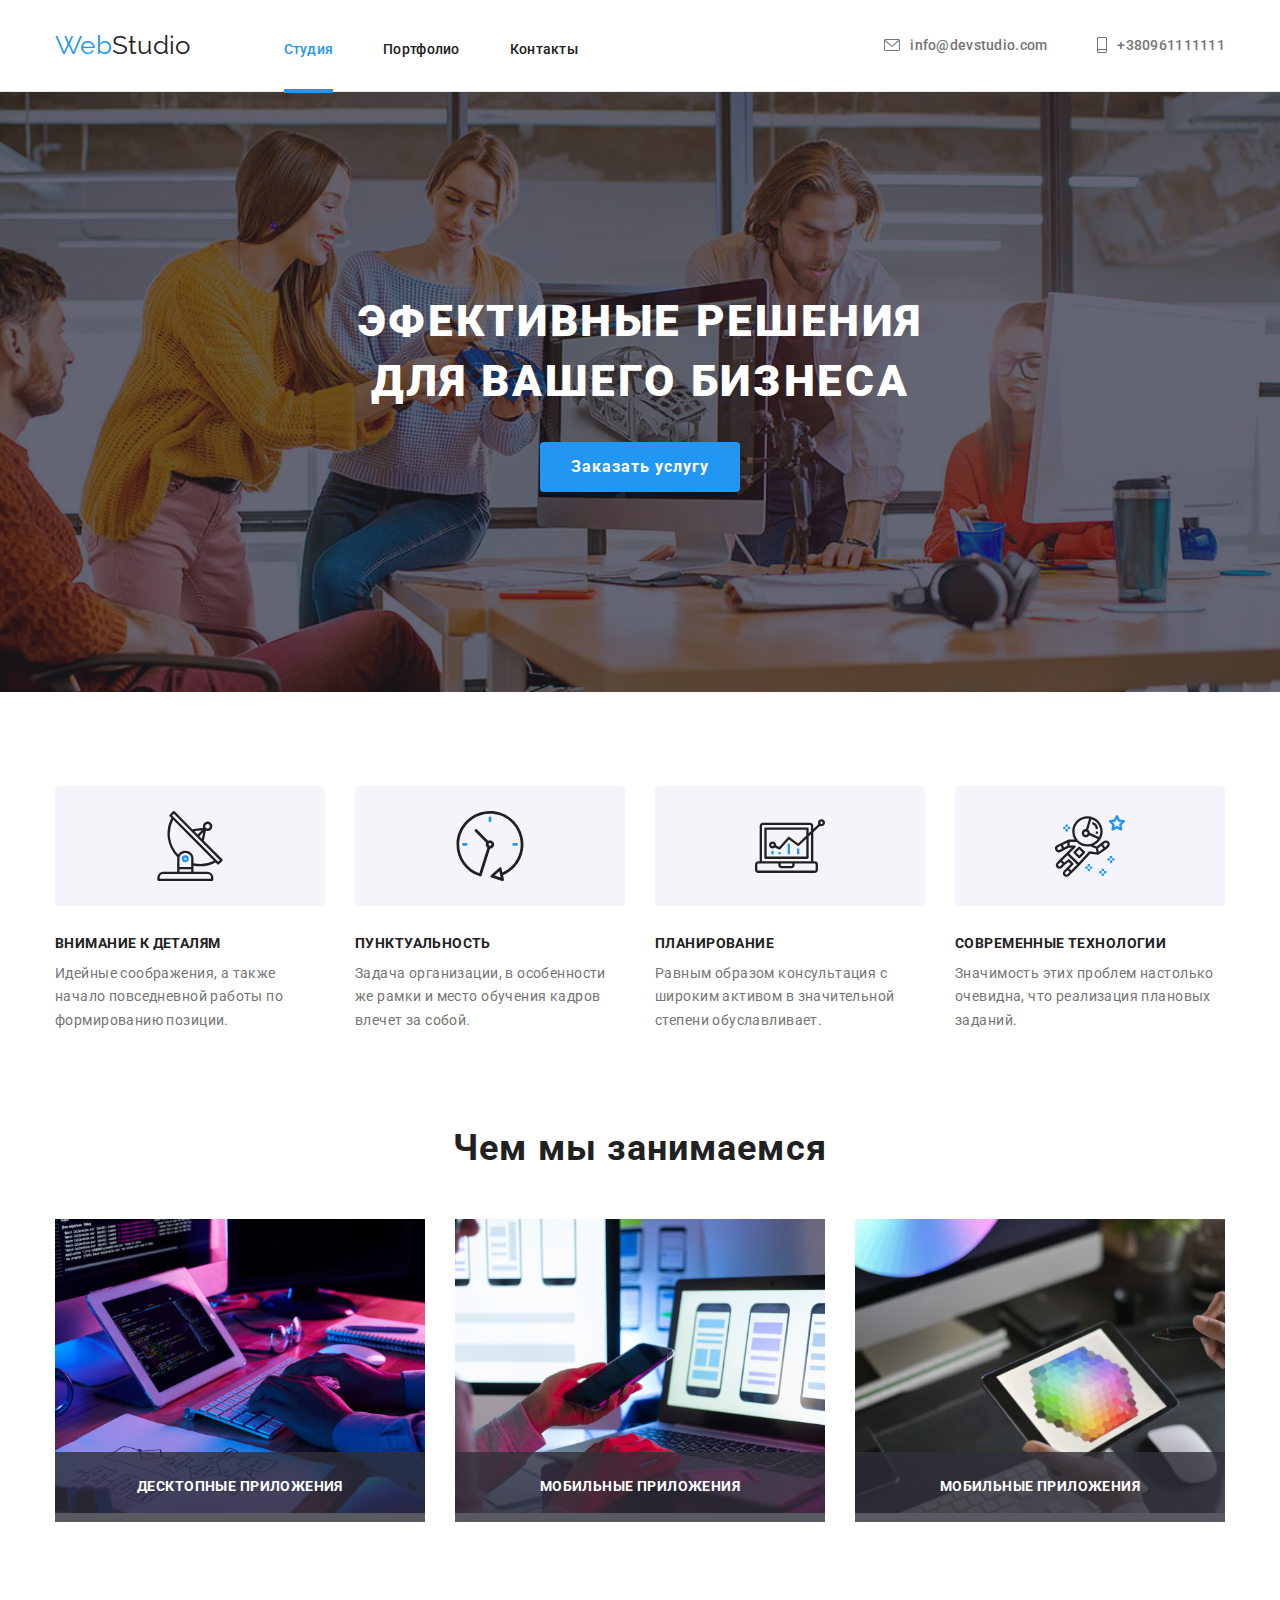
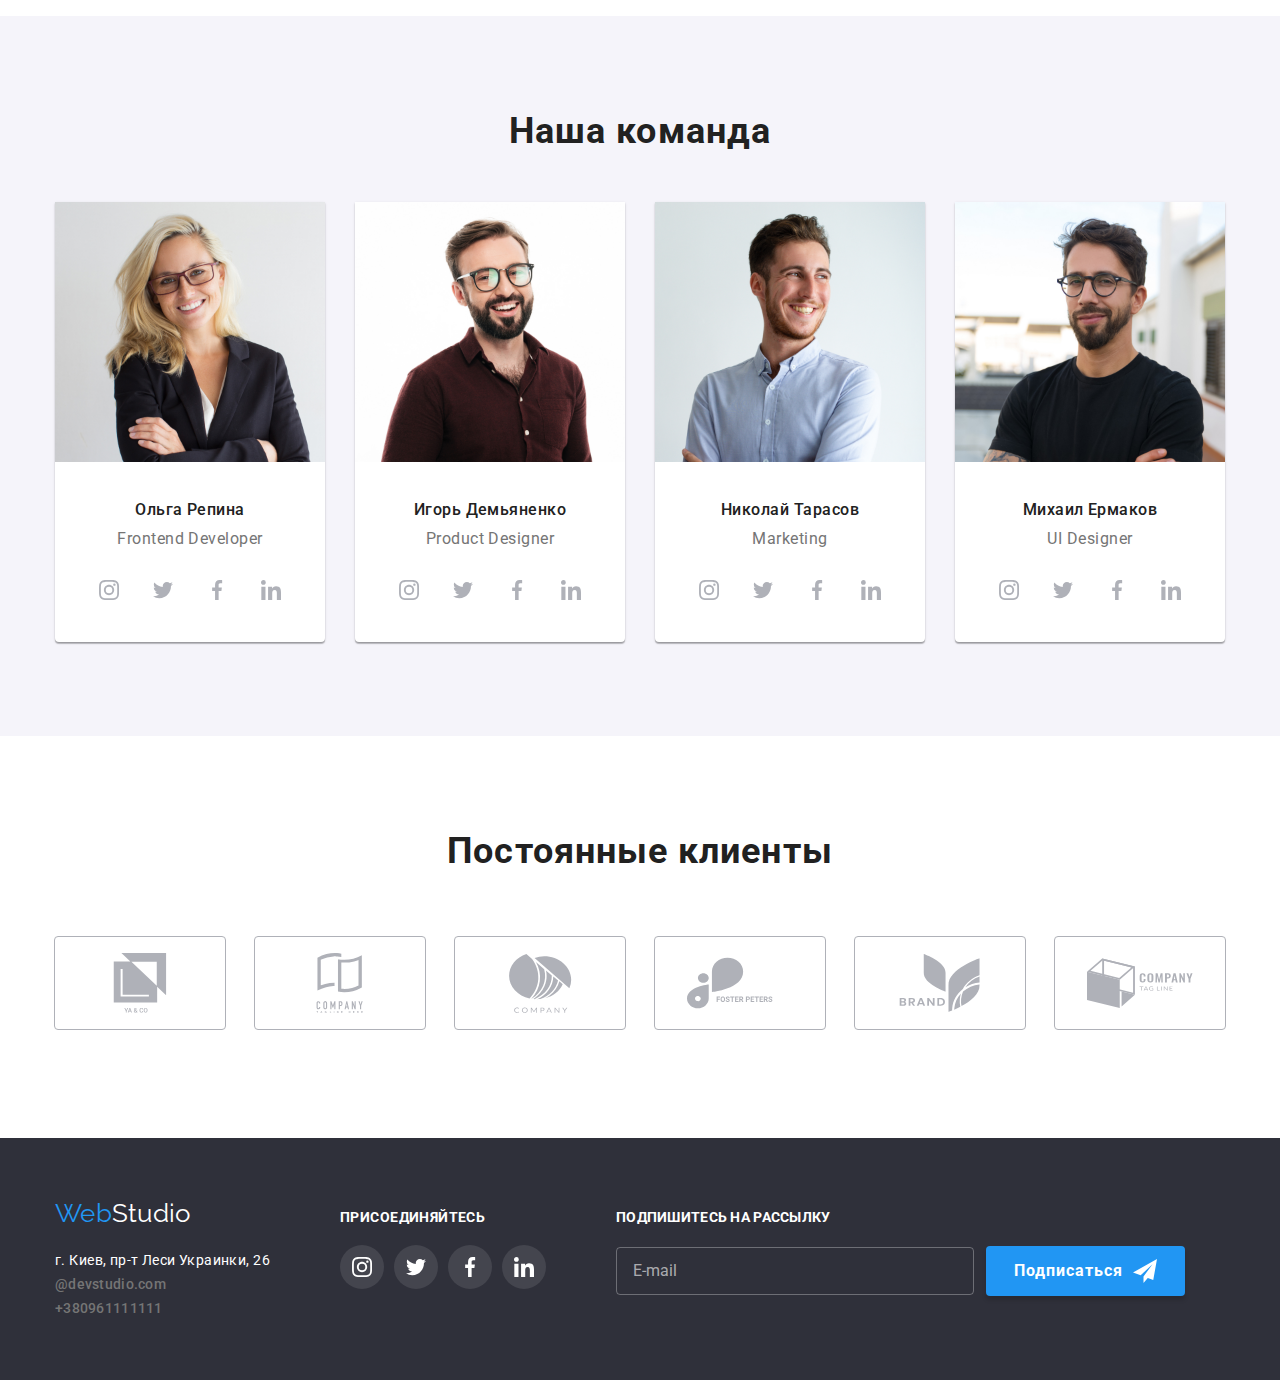
==== index.html @ 5a1a722e "homerwork6" ====
<!DOCTYPE html>
    <html lang="ru">
    <head>
        <meta charset="UTF-8">
        <meta http-equiv="X-UA-Compatible" content="IE=edge">
        <meta name="viewport" content="width=device-width, initial-scale=1.0">
        <title>Document</title>
                <!-- Основные шрифты -->
        <link rel="preconnect" href="https://fonts.googleapis.com" />
        <link rel="preconnect" href="https://fonts.gstatic.com" crossorigin />
        <link rel="stylesheet"
            href="https://fonts.googleapis.com/css2?family=Montserrat:wght@400;700&family=Raleway:wght@700&family=Roboto:wght@400;500;700;900&display=swap" />
        <!-- Normalize -->
        <link rel="stylesheet" href="https://cdn.jsdelivr.net/npm/modern-normalize@1.1.0/modern-normalize.css"
        integrity="sha256-tNxXsOT6dx9hXElc6ZSLWyMEp94gnMIxPGrJqzCZ1Ww=" crossorigin="anonymous" />
        <!-- Кастомные стили-->
        <link rel="stylesheet" href="./css/style.css">
        <style>
            a{ text-decoration: none; }
            li { list-style-type: none;}
        </style>
    </head>
         <body>
            <!-- Header-->
            <header class="header">
                <div class="header-container container">
                    <!--WebStudio-->
                    <nav class="nav">
                        <a href="WebStudio" class="logo logo-top-line"><span class="web">Web</span>Studio</a>
                        <ul class="nav-list list">
                            <li class="nav-item"><a class="nav-link link top-nav" href="./index.html"><span class="">Студия</span></a></li>
                            <li class="nav-item"><a class="nav-link link" href="./portfolio.html">Портфолио</a></li>
                            <li class="nav-item"><a class="nav-link link" href="Контакты">Контакты</a></li>
                        </ul>
                    </nav>
                    <div class="header-wrapper-list">
                        <li class="header-wrapper-item">
                            <a href="mailto:info@devstudio.com" title="info@devstudio.com" class="contact-link">
                                <svg class="studio-icon" 
                                width="16" height="12" fill="currentcolor">
                                    <use href="./image/sprite.svg#envelope"></use> 
                                </svg>info@devstudio.com</a>
                        </li>
                        <li class="header-wrapper-item">
                            <a href="tel:+380961111111" title="+380961111111" class="contact-link">
                                <svg class="studio-icon"
                                width="10" height="16" fill="currentcolor">
                                    <use href="./image/sprite.svg#smartphone"></use>
                                </svg>+380961111111</a>
                        </li>
                    </div>
                </div>
            </header>
            <main class="main-container">
                  <!-- Hero -->
                    <section class="hero"> 
                        <div class="hero-container container">
                            <h1 class="hero-title">ЭФЕКТИВНЫЕ РЕШЕНИЯ <br>ДЛЯ ВАШЕГО БИЗНЕСА</h1>
                            <button class="hero-button" data-modal-open><span class="hero-btn">Заказать услугу</span></button>
                                <!-- МОДАЛЬНОЕ ОКНО -->
                                <div class="backdrop is-hidden" data-modal>
                                    <div class="modal">
                                        <button class="btn close" data-modal-close type="button">
                                            <svg class="modal-close" width="18" height="18">
                                                <use href="./image/sprite.svg#close-black-18dp-2-1"></use>
                                            </svg>
                                        </button>
                                
                                        <b class="modal-title">Оставьте свои данные, мы вам перезвоним</b>
                                
                                        <form class="form">
                                            <label class="label name">
                                                <span class="label-text"> Имя </span>
                                                <span class="input-box">
                                                    <input class="input" type="text" name="name" />
                                                    <svg class="icon" width="18" height="18">
                                                        <use href="./image/sprite.svg#person-black-18dp-1"></use>
                                                    </svg>
                                                </span>
                                            </label>
                                
                                            <label class="label tel">
                                                <span class="label-text"> Телефон </span>
                                                <span class="input-box">
                                                    <input class="input" type="tel" name="tel" />
                                                    <svg class="icon" width="18" height="18">
                                                        <use href="./image/sprite.svg#phone-black-18dp-1"></use>
                                                    </svg>
                                                </span>
                                            </label>
                                
                                            <label class="label mail">
                                                <span class="label-text"> Почта </span>
                                                <span class="input-box">
                                                    <input class="input" type="email" name="mail" />
                                                    <svg class="icon" width="18" height="18">
                                                        <use href="./image/sprite.svg#email-black-18dp-1"></use>
                                                    </svg>
                                                </span>
                                            </label>
                                
                                            <label class="label coment">
                                                <span class="label-text"> Комментарий </span>
                                                <textarea class="textarea" name="coment" cols="30" rows="5" placeholder="Введите текст"></textarea>
                                            </label>
                                
                                            <label class="label confirm">
                                                <input class="checkbox" type="checkbox" name="checkbox" />
                                                <svg class="custom-checkbox" width="15" height="15">
                                                    <use href="./image/sprite.svg#icon-check"></use>
                                                </svg>
                                                <span class="label-text">
                                                    Соглашаюсь с рассылкой и принимаю
                                                    <a class="link-checkbox" href="">Условия договора</a>
                                                </span>
                                            </label>
                                
                                            <button class="btn" type="submit">Отправить</button>
                                        </form>
                                    </div>
                                </div>
                        
                                    </button>
                                </div>
                            </div>
                        </div>
                    </section>
                    <!-- About us -->
                    <section class="about-us-sektion">
                        <div class="about-us-container container">
                            <ul class="about-us-list">
                                <li class="about-us-item">
                                    <div class="about-us-icon">
                                    <svg width="70" height="70">
                                        <use href="./image/sprite.svg#antenna-1"></use>
                                    </svg>
                                    </div>
                                    <h3 class="about-us-subtitle">Внимание к деталям</h3>
                                    <p class="about-us-desc">Идейные соображения, а также начало повседневной работы по формированию позиции.</p>
                                    
                                </li>
                                <li class="about-us-item">
                                    <div class="about-us-icon">
                                    <svg width="70" height="70">
                                        <use href="./image/sprite.svg#clock-1"></use> 
                                    </svg>
                                    </div>
                                    <h3 class="about-us-subtitle">Пунктуальность</h3>
                                    <p class="about-us-desc">Задача организации, в особенности же рамки и место обучения кадров влечет за собой.</p>
                                </li>
                                <li class="about-us-item">
                                    <div class="about-us-icon">
                                    <svg width="70" height="70">
                                        <use href="./image/sprite.svg#diagram"></use>
                                    </svg>
                                    </div>
                                    <h3 class="about-us-subtitle">Планирование</h3>
                                    <p class="about-us-desc">Равным образом консультация с широким активом в значительной степени обуславливает.</p>
                                </li>
                                <li class="about-us-item">
                                    <div class="about-us-icon">
                                    <svg width="70" height="70">
                                        <use href="./image/sprite.svg#astronaut-1"></use>
                                    </svg>
                                    </div>
                                    <h3 class="about-us-subtitle">Современные технологии</h3>
                                    <p class="about-us-desc">Значимость этих проблем настолько очевидна, что реализация плановых заданий.</p>
                                </li>
                            </ul>
                        </div>
                    </section>
                        <!-- our work -->
                    <section class="our-work-sektion">
                        <div class="our-work-container container">
                            <h2 class="our-work-title">Чем мы занимаемся</h2>
                            <ul class="our-work-list">
                                <li class="our-work-item">
                                    <img src="./image/box-1.svg" alt="написание кода1" width="370" height="294" class="our-work-img">
                                    <p class="our-work-text">Десктопные приложения</p>
                                </li>
                                <li class="our-work-item">
                                    <img src="./image/img.svg" alt="мобильная версия1" width="370" height="294">
                                    <div class="our-work-text">
                                        <p>Мобильные приложения </p>
                                    </div>
                                </li>
                                <li class="our-work-item">
                                    <img src="./image/img-(1).svg" alt="графика1" width="370" height="294">
                                    <div class="our-work-text">
                                        <p>Мобильные приложения</p>
                                    </div>
                                </li>
                            </ul>
                        </div>
                    </section>
                    <!-- Team -->
                    <section class="team-section">
                        <div class="team-container container">
                            <h2 class="team-title">Наша команда</h2>
                            <ul class="team-list">
                                <li class="team-item">
                                    <img src="./image/img-2.jpg" alt="Ольга Репина" width="270" height="260">              
                                    <div class="member-group">
                                        <h3 class="team-desc">Ольга Репина</h3>
                                        <p class="team-text">Frontend Developer</p>
                                        <ul class="socials list">
                                        <li class="socials-item">
                                            <a class="socials-link link" 
                                            href="" 
                                            target="_blank" 
                                            rel="noopener noreferrer"
                                            aria-label="иконка Instagram">
                                            <svg class="socials-icon" width="20" height="20" fill="currentcolor">
                                                <use href="./image/sprite.svg#instagram"></use>
                                            </svg></a>
                                        </li>
                                        <li class="socials-item">
                                            <a class="socials-link link" 
                                            href="" 
                                            target="_blank" 
                                            rel="noopener noreferrer"
                                            aria-label="иконка Twitter">
                                            <svg class="socials-icon" width="20" height="20" fill="currentcolor">
                                                <use href="./image/sprite.svg#twitter"></use>
                                            </svg></a>
                                        </li>
                                        <li class="socials-item">
                                            <a class="socials-link link" 
                                            href="" 
                                            target="_blank" 
                                            rel="noopener noreferrer"
                                            aria-label="">
                                            <svg class="socials-icon" иконка Facebook width="20" height="20" fill="currentcolor">
                                                <use href="./image/sprite.svg#facebook"></use>
                                            </svg>
                                            </a>
                                        </li>
                                        <li class="socials-item">
                                            <a class="socials-link link" 
                                            href="" 
                                            target="_blank" 
                                            rel="noopener noreferrer"
                                            aria-label="иконка Linkedin">
                                            <svg class="socials-icon" width="20" height="20" fill="currentcolor">
                                                <use href="./image/sprite.svg#linkedin"></use>
                                            </svg>
                                            </a>
                                        </li>
                                        </ul>
                                    </div>
                                </li>
                                <li class="team-item">
                                    <img src="./image/img-3.jpg" alt="Игорь Демьяненко" width="270" height="260">
                                    <div class="member-group">
                                        <h3 class="team-desc">Игорь Демьяненко</h3>
                                        <p class="team-text">Product Designer</p>
                                        <ul class="socials list">
                                            <li class="socials-item">
                                                <a class="socials-link link" 
                                                href="" 
                                                target="_blank" 
                                                rel="noopener noreferrer"
                                                aria-label="иконка Instagram">
                                                    <svg class="socials-icon" width="20" height="20" fill="currentcolor">
                                                    <use href="./image/sprite.svg#instagram"></use>
                                                </svg>
                                            </a>
                                            </li>
                                            <li class="socials-item">
                                                <a class="socials-link link" 
                                                href="" 
                                                target="_blank" 
                                                rel="noopener noreferrer"
                                                aria-label="иконка Twitter">
                                                    <svg class="socials-icon" width="20" height="20" fill="currentcolor">
                                                        <use href="./image/sprite.svg#twitter"></use>
                                                    </svg>
                                                </a>
                                            </li>
                                            <li class="socials-item">
                                                <a class="socials-link link" 
                                                href="" 
                                                target="_blank" 
                                                rel="noopener noreferreиконка Facebookr"
                                                aria-label="">
                                                    <svg class="socials-icon" width="20" height="20" fill="currentcolor">
                                                        <use href="./image/sprite.svg#facebook"></use>
                                                    </svg>
                                                </a>
                                            </li>
                                            <li class="socials-item">
                                                <a class="socials-link link" 
                                                href="" 
                                                target="_blankиконка Linkedin" 
                                                rel="noopener noreferrer"
                                                aria-label="">
                                                    <svg class="socials-icon" width="20" height="20" fill="currentcolor">
                                                        <use href="./image/sprite.svg#linkedin"></use>
                                                    </svg>
                                                </a>
                                            </li>
                                        </ul>
                                    </div>                               
                                </li>
                                <li class="team-item">
                                    <img src="./image/img-1.jpg" alt="Николай Тарасов" width="270" height="260">
                                        <div class="member-group">
                                            <h3 class="team-desc">Николай Тарасов</h3>
                                            <p class="team-text">Marketing</p>
                                            <ul class="socials list">
                                                <li class="socials-item">
                                                    <a class="socials-link link" 
                                                    href="" 
                                                    target="_blank" 
                                                    rel="noopener noreferrer"
                                                    aria-label="иконка Instagram">
                                                        <svg class="socials-icon" width="20" height="20" fill="currentcolor">
                                                            <use href="./image/sprite.svg#instagram"></use>
                                                        </svg>
                                                    </a>
                                                </li>
                                                <li class="socials-item">
                                                    <a class="socials-link link" 
                                                    href="" 
                                                    target="_blank" 
                                                    rel="noopener noreferrer"
                                                    aria-label="иконка Twitter">
                                                        <svg class="socials-icon" width="20" height="20" fill="currentcolor">
                                                            <use href="./image/sprite.svg#twitter"></use>
                                                        </svg>
                                                    </a>
                                                </li>
                                                <li class="socials-item">
                                                    <a class="socials-link link" 
                                                    href="" 
                                                    target="_blank" 
                                                    rel="noopener noreferreиконка Facebookr"
                                                    aria-label="">
                                                        <svg class="socials-icon" width="20" height="20" fill="currentcolor">
                                                            <use href="./image/sprite.svg#facebook"></use>
                                                        </svg>
                                                    </a>
                                                </li>
                                                <li class="socials-item">
                                                    <a class="socials-link link" 
                                                    href="" 
                                                    target="_blankиконка Linkedin" 
                                                    rel="noopener noreferrer"
                                                    aria-label="">
                                                        <svg class="socials-icon" width="20" height="20" fill="currentcolor">
                                                            <use href="./image/sprite.svg#linkedin"></use>
                                                        </svg>
                                                    </a>
                                                </li>
                                            </ul>
                                        </div>
                                </li>
                                <li class="team-item">
                                    <img src="./image/img.jpg" alt="Михаил Ермаков" width="270" height="260">
                                    <div class="member-group">
                                        <h3 class="team-desc">Михаил Ермаков</h3>
                                        <p class="team-text">UI Designer</p>
                                        <ul class="socials list">
                                            <li class="socials-item">
                                                <a class="socials-link link" 
                                                href="" 
                                                target="_blank"
                                                 rel="noopener noreferrer"
                                                 aria-label="иконка Instagram">
                                                    <svg class="socials-icon" width="20" height="20" fill="currentcolor">
                                                        <use href="./image/sprite.svg#instagram"></use>
                                                    </svg>
                                                </a>
                                            </li>
                                            <li class="socials-item">
                                                <a class="socials-link link" 
                                                href="" 
                                                target="_blank"
                                                 rel="noopener noreferrer"
                                                 aria-label="иконка Twitter">
                                                    <svg class="socials-icon" width="20" height="20" fill="currentcolor">
                                                        <use href="./image/sprite.svg#twitter"></use>
                                                    </svg>
                                                </a>
                                            </li>
                                            <li class="socials-item">
                                                <a class="socials-link link" 
                                                href="" 
                                                target="_blank"
                                                 rel="noopener noreferreиконка Facebookr"
                                                 aria-label="">
                                                    <svg class="socials-icon" width="20" height="20" fill="currentcolor">
                                                            <use href="./image/sprite.svg#facebook"></use>
                                                    </svg>
                                                </a>
                                            </li>
                                            <li class="socials-item">
                                                <a class="socials-link link" 
                                                href="" 
                                                target="_blanиконка Linkedink"
                                                 rel="noopener noreferrer"
                                                 aria-label="">
                                                    <svg class="socials-icon" width="20" height="20">
                                                            <use href="./image/sprite.svg#linkedin"></use>
                                                    </svg>
                                                </a>
                                            </li>
                                        </ul>
                                    </div>
                                </li>
                            </ul>
                        </div>
                    </section>
                    <!-- Regular costomers-->
                    <section class=" clients-section">
                        <div class=" clients-conteiner container">
                            <h2 class=" clients-titel">Постоянные клиенты</h2>
                            <ul class=" clients-list grid">
                                <li class=" clients-item grid-item">
                                    <a href="" title="clients" class="clients">
                                        <svg class="client" width="106" height="60">
                                            <use href="./image/sprite.svg#client1"></use>
                                        </svg>
                                    </a>
                                </li>
                                <li class=" clients-item grid-item">
                                    <a href="" title="clientss" class="clients">
                                        <svg class="client" width="106" height="60">
                                            <use href="./image/sprite.svg#client2"></use>
                                        </svg>
                                    </a>
                                </li>
                                <li class=" clients-item grid-item">
                                    <a href="" title="clients" class="clients">
                                        <svg class="client" width="106" height="60">
                                            <use href="./image/sprite.svg#client3"></use>
                                        </svg>
                                    </a>
                                </li>
                                <li class=" clients-item grid-item">
                                    <a href="" title="clients" class="clients">
                                        <svg class="client" width="106" height="60">
                                            <use href="./image/sprite.svg#client4"></use>
                                        </svg>
                                    </a>
                                </li>
                                <li class=" clients-item grid-item">
                                    <a href=""title="clients" class="clients">
                                        <svg class="client" width="106" height="60">
                                            <use href="./image/sprite.svg#client5"></use>
                                        </svg>
                                    </a>
                                </li>
                                <li class=" clients-item grid-item">
                                    <a href=""title="clients" class="clients">
                                        <svg class="client" width="106" height="60">
                                            <use href="./image/sprite.svg#client6"></use>
                                        </svg>
                                    </a>
                                </li>
                            </ul>
                        </div>
                    </section>
            </main>
                    <!-- Footer -->
            <footer class="footer">
                <div class="footer-container container">
                    <!-- WebStudio -->
                    <div class=" footer-list-container">
                        <a href="WebStudio" class="logo logo-footer"><span class="web">Web</span>Studio</a>
                        <ul class="footer-list">
                            <li class="footer-item">
                                <address class="address">г. Киев, пр-т Леси Украинки, 26</address>
                            </li>
                            <li class="footer-item "><a href="mailto:info@devstudio.com"
                                    color="mailto:info@devstudio.com" class="footer-contakt">@devstudio.com</a></li>
                            <li class="footer-item ">
                                <a href="tel:+380961111111" color="tel:+380961111111" class="footer-contakt">+380961111111</a>
                            </li>
                        </ul>
                    </div>
                    <div class="footer-socials-container">
                        <p class="socials-title">присоединяйтесь</p>
                        <ul class="socials list">
                            <li class="socials-item">
                                <a class="socials-link link" 
                                href="" 
                                target="_blank" 
                                rel="noopener noreferrer"
                                aria-label="иконка Instagram">
                                    <svg class="socials-icon-footer" width="20" height="20">
                                        <use href="./image/sprite.svg#instagram"></use>
                                    </svg>
                                </a>
                            </li>
                            <li class="socials-item">
                                <a class="socials-link link" 
                                href="" 
                                target="_blank" 
                                rel="noopener noreferrer"
                                aria-label="иконка Twitter">
                                <svg class="socials-icon-footer" width="20" height="20" fill=currentColor>
                                    <use href="./image/sprite.svg#twitter"></use>
                                </svg></a>
                            </li>
                            <li class="socials-item">
                                <a class="socials-link link" 
                                href="" 
                                target="_blank" 
                                rel="noopener noreferrer"
                                aria-label="иконка Facebook">
                                <svg class="socials-icon-footer" width="20" height="20">
                                    <use href="./image/sprite.svg#facebook"></use>
                                </svg></a>
                            </li>
                            <li class="socials-item">
                                <a class="socials-link link" 
                                href="" 
                                rel="noopener noreferrer"
                                aria-label="иконка Linkedin">
                                    <svg class="socials-icon-footer" width="20" height="20">
                                        <use href="./image/sprite.svg#linkedin"></use>
                                    </svg>
                                </a>
                            </li>
                        </ul>
                    </div>
                        <div class="subscribe-box">
                            <p class="label-text">Подпишитесь на рассылку</p>
                            <form class="subscribe-form">
                                <input class="input" type="email" name="mail" placeholder="E-mail" />
                                <button class="btn" type="submit">
                                    Подписаться
                                    <svg class="icon" width="24" height="24">
                                        <use href="./image/sprite.svg#icon-send"></use>
                                    </svg>
                                </button>
                            </form>
                        </div>
                </div>
            </footer>
            <script src="./js/modal.js"></script>
        </body>
    </html>
---- css/style.css ----
:root {
  --main-font: 'Roboto';
  --secondary-font: 'Raleway';

  /* text colors */
  --accent-cl: #2196F3;
  --main-txt-cl: #212121;;
  --secondary-txt-cl: #757575;

  /* bacground colors */
  --main-bg-cl: #ffffff;
  --secondary-bg-cl:#E5E5E5;;
  --dark-bg-cl:#2F303A;

/* icon color */
--icon-color: #AFB1B8;


--bg-dark: #2F303A;
--bg-grey: #F5F4FA;
--white: #ffffff;
--black: #000000;
--hover-cubic: cubic-bezier(0.4, 0, 0.2, 1)
}



/* grid items */
.grid{
--items: 1;
--indent: 15px;
}

/* Плавниий скролінг до секції */
html {
    scroll-behavior: smooth;
}

ul[class],
ol[class] {
    padding: 0;
}

body,
h1,
h2,
h3,
h4,
p,
ul,
ol[class],
li{
    margin: 0;
}

body {

    position: relative;
    font-family: var(--main-font);
    font-size: 14px;
    line-height: 1.86;
    letter-spacing: 0.02em;
     color: var(--main-txt-cl);

    background: var(--main-bg-cl);
} 


.container {
    width: 1200px;
    margin: 0 auto;
    padding: 0 15px;

}

.link {
    text-decoration: none;
    color: currentColor;
}

.list {
    list-style: none;
    padding: 0;
    margin: 0;
}

.btn {
    border-style: none;
    cursor: pointer;
}

/**
  |============================
  | Сітка для колекції з елементів
  |============================
*/



/*============================*/
      /* Header*/
/*============================*/

.header,
.top-line{
border-bottom: 1px solid #ECECEC;
}

.header-container,
.top-line-container{
    align-items: center;
    display: flex;

    background: var(--main-bg-cl);
}

/*============================*/
        /* WebStudio */
 /*============================*/

.logo-top-line{
    display: block;

    margin-right: 93px;
}

.logo{
    box-sizing: border-box;
    font-family: var(--secondary-font);
    font-size: 26px;
    line-height: 1.19;
    padding: 30px 0;

    color: var(--main-txt-cl);
}

.logo-footer{
    display: block;
    color: #FFFFFF;
    padding: 0;
}
.web{
    font-family: var(--secondary-font);
    color:var(--accent-cl);
}

 /*============================*/
       /* menu nav*/
 /*============================*/

.nav{
    display: flex;
    align-items: baseline;
}

.nav-list{ 
    display: flex;

    justify-content: space-evenly;
    text-align: center;

} 

.nav-list{
    margin-right: auto;
}

.nav-link:hover,
.nav-link:focus {
    /* border-bottom: 4px solid; */
    color: var(--accent-cl);
    
}

.nav-link{
    position: relative;
    color: var(--main-txt-cl); 
    padding-bottom: 32px;
    padding-top: 32px;   
    cursor: pointer;
    line-height: 4px;
    text-decoration: none;
    transition-property: color;
        transition-duration: 250ms;
        transition-timing-function: cubic-bezier(0.4, 0, 0.2, 1);
} 

.top-nav::after {
    content: '';
    position: absolute;

    left: 50%;
    width: 100%;

    transform: translateX(-50%);
    background-color: var(--accent-color);
    border-radius: 2px; 

            display: block;

            bottom: 0;

            background-color: var(--accent-cl);

        
}

.top-nav{
    position: relative;
    border-bottom: 4px solid;
    color: var(--accent-cl);
}

.nav-item{
    font-family: var(--main-font);
    font-style: normal;
    font-weight: 500;
    font-size: 14px;
    line-height: 16px;
    letter-spacing: 0.02em;


    margin-right: 50px;

}

/*================================*/
     /* телефон, e-mail в шапке*/ 
/*================================*/

.header-wrapper-list{
    display: block;
    display: flex;
    margin-left: auto;

}



/* 
.header-wrapper-item :last-child{
    margin-right: 0px;
} */

.header-contact {
    font-family: var(--main-font);
    color: var(--text-color);
    font-weight: 500;
    font-size: 14px;
    line-height: 1.14;
    letter-spacing: 0.02em;
    text-decoration: none;
}

.header-wrapper-list {
    display: flex;
    align-items: center;
    margin-left: auto;
}

.header-wrapper-item {
    display: inline-block;
    margin-left: 50px;

}

.contact-link {
    font-family: var(--main-font);
    font-style: normal;
    font-weight: 500;
    font-size: 14px;
    line-height: 16px;
    letter-spacing: 0.02em;
    padding-top: 32px;
    padding-bottom: 32px;

    display: flex;
    align-items: center;

    transition-property: color;
    transition-duration: 250ms;
    transition-timing-function: cubic-bezier(0.4, 0, 0.2, 1);

    color: var(--secondary-txt-cl);
    fill: var(--secondary-txt-cl)

}

.contact-link:hover,
.contact-link:focus{
    color:var(--accent-cl);
}

.studio-icon {
    margin-right: 10px;
    /* transition: color 250ms var(--accent-cl), background-color 250ms var(--accent-cl),
        box-shadow 250ms var(--accent-cl);
    transition-duration: 250ms;
    transition-timing-function: cubic-bezier(0.4, 0, 0.2, 1); */
}

.studio-icon:hover,
.studio-icon:focus,
.header-wrapper-item :hover,
.header-wrapper-item :focus{
    color:var(--accent-cl)
}

/*============================*/
        /* hero*/
/*============================*/

.main-container{

    margin: 0px auto;
    padding: 0 ;
}

.hero{
    max-width: 1600px;
    margin-left: auto;
    margin-right: auto;

    background-image:linear-gradient(rgba(47, 48, 58, 0.4), rgba(47, 48, 58, 0.4)),
     url(../image/background.jpg/bg-hero.png)
    ;
    
    background-repeat: no-repeat;
    background-position: center;

    background-size: cover;

    padding-top: 200px;
    padding-bottom: 200px;
    text-align: center;

}

.hero-title{
    font-family:  var(--main-font);
    margin: 0 auto 30px;
    max-width: 690px;
    max-height: 120px;
    
    font-weight: 900;
    font-size: 44px;
    line-height: 1.36;
    text-align: center;
    letter-spacing: 0.06em;
    text-transform: uppercase;

  
    color:var(--main-bg-cl);
}

.hero-button{

    font-family: var(--main-font);
    font-style: normal;
    font-weight: 700;
    font-size: 16px;
    line-height: 1.88;

    align-items: center;
    text-align: center;
    letter-spacing: 0.06em;
    background-color: var(--accent-cl);

    margin-left: auto;
    margin-right: auto;
    border: none;

    width: 200px;
    height: 50px;

    position: relative;

    display: inline-block;
    box-shadow: 0px 4px 4px rgba(0, 0, 0, 0.15);
    border-radius: 4px;
    cursor: pointer;
    
    
}

.hero-btn{

    font-family: var(--main-font);
    font-style: normal;
    font-weight: 700;
    font-size: 16px;
    line-height: 1.88;
    
    align-items: center;
    text-align: center;
    letter-spacing: 0.06em;
    
    color: #FFFFFF;
}


/* МОДАЛЬНОЕ ОКНО */

.backdrop {
    position: fixed;
    top: 0;
    left: 0;
    width: 100%;
    height: 100%;
    background-color: rgba(0, 0, 0, 0.2);
    z-index: 3;
    opacity: 1;
    transition: opacity 250ms var(--hover-cubic), visibility 250ms var(--hover-cubic);
}

.backdrop.is-hidden {
    opacity: 0;
    pointer-events: none;
    visibility: hidden;
}

.backdrop.is-hidden .modal {
    transform: translate(-50%, -40%);
    opacity: 0;
}

.modal {
    position: absolute;
    width: 528px;
    top: 50%;
    left: 50%;
    padding: 40px;

    transform: translate(-50%, -50%);
    opacity: 1;
    transition: transform 250ms var(--hover-cubic), opacity 250ms var(--hover-cubic);

    background-color: #fff;
    box-shadow: 0px 1px 3px rgba(0, 0, 0, 0.12), 0px 1px 1px rgba(0, 0, 0, 0.14), 0px 2px 1px rgba(0, 0, 0, 0.2);
    border-radius: 4px;
}

.modal .btn.close {
    position: absolute;
    top: 8px;
    right: 8px;
    display: flex;
    align-items: center;
    justify-content: center;
    width: 30px;
    height: 30px;
    transition: color 250ms var(--hover-cubic);

    background-color: #FFFFFF;
    border-radius: 50%;
    border: 1px solid rgba(0, 0, 0, 0.1);
    cursor: pointer;
}

.modal .btn.close:hover,
.modal .btn.close:focus {
    fill: var(--accent-cl);
}

.modal .btn.close .icon {
    fill: currentColor;
}

.modal .modal-title {
    font-family: var(--main-font);
    display: block;
    font-size: 20px;
    line-height: 1.15;
    letter-spacing: 0.03em;

    margin-bottom: 12px;
    color: var(--text-black);
}

.modal .label,
.modal .form {
    display: flex;
    flex-direction: column;
    align-items: flex-start;
}

.modal .label {
    width: 100%;
}

.modal .input-box {
    position: relative;
    width: 100%;
}

.modal .form .icon {
    position: absolute;
    top: 50%;
    left: 12px;

    transform: translatey(-50%);
}

.modal .label:not(:nth-last-child(-n +3)) {
    margin-bottom: 10px;
}

.modal .label-text {
    font-weight: 400;
    font-size: 12px;
    line-height: 1.16;
    letter-spacing: 0.01em;

    margin-bottom: 4px;
    color: var(--text-grey);
}

.modal .label-text:last-child {
    margin: 0;
}

.modal .input {
    width: 100%;
    height: 40px;
    padding-left: 42px;
    padding-right: 12px;
    transition: border-color 250ms var(--hover-cubic);

    border: 1px solid rgba(33, 33, 33, 0.2);
    border-radius: 4px;
}

.modal .input:hover,
.modal .input:focus,
.modal .textarea:hover,
.modal .textarea:focus {
    border-color: var(--accent-cl);
    outline: 0px;
}

.modal .input:hover+.icon,
.modal .input:focus+.icon {
    fill: var(--accent-cl);
}

.modal .coment {
    margin-bottom: 20px;
}

.modal .textarea {
    resize: none;
    width: 100%;
    height: 120px;
    padding: 12px 16px;

    border: 1px solid rgba(33, 33, 33, 0.2);
    border-radius: 4px;
}

.modal .textarea::placeholder {
    font-size: 14px;
    line-height: 16px;
    letter-spacing: 0.01em;

    color: rgba(117, 117, 117, 0.5);
}

.modal .confirm {
    flex-direction: row;
    align-items: center;
    justify-content: center;
    margin-bottom: 30px;
}

.modal .checkbox {
    position: absolute;
    white-space: nowrap;
    width: 1px;
    height: 1px;
    overflow: hidden;
    border: 0;
    padding: 0;
    clip: rect(0 0 0 0);
    clip-path: inset(50%);
    margin: -1px;
    

}

.modal .custom-checkbox {
    border: 1px var(--black);
    border-radius: 2px;
    transition: background-color 250ms var(--hover-cubic);
}

.custom-checkbox:hover,
.custom-checkbox:focus{
    background-color: var(--accent-cl);
    border: 0;
    border-color: var(--accent-cl);
    fill:#fff;
}

.modal .checkbox:focus+.custom-checkbox {
    border-color: var(--accent-cl);
}

.modal .checkbox:focus+.custom-checkbox {
    background-color: var(--accent-cl);
    border: 0;
}

.modal .confirm .label-text {
    margin: 0;
    padding: 0;
    font-size: 14px;
    line-height: 24px;
    letter-spacing: 0.03em;
    margin-left: 7px;

    color: var(--text-grey);
}

.modal .link-checkbox {
    color: var(--accent-cl);
}

.modal .form .btn {
    display: flex;
    align-items: center;
    padding: 10px 55px;
    margin-left: auto;
    margin-right: auto;

    font-weight: 700;
    font-size: 16px;
    line-height: 1.88;
    letter-spacing: 0.06em;
    transition: background-color 250ms var(--hover-cubic);


    color: var(--main-bg-cl);
    background-color: var(--accent-cl);
    box-shadow: 0px 4px 4px rgba(0, 0, 0, 0.15);
    border-radius: 4px;
}

.modal .form .btn:hover,
.modal .form .btn:focus {
    background-color: #188CE8;
}

/*============================*/
       /* About us*/
/*============================*/

.about-us-sektion{
    padding-top: 94px;
    padding-bottom: 94px;
}

.about-us-list{
    display: flex;
    list-style: none;
}

.about-us-item{
    margin-right: 30px;
}

.about-us-item:last-child{
    margin-right: 0px;
}

.about-us-icon{
    display: flex;
    align-items: center;
    justify-content: center;

    width: 270px;
    height: 120px;
    background: #F5F4FA;
    border-radius: 4px; 
}

.about-us-subtitle{
    font-family:var(--main-font);
    font-style: normal;
    font-weight: bold;
    font-size: 14px;
    line-height: 1.14;
    letter-spacing: 0.03em;
    text-transform: uppercase;
    color: var(--main-txt-cl);
    margin-top: 30px;
}

.about-us-desc{
    font-family:var(--main-font);
    font-style: normal;
    font-weight: normal;
    font-size: 14px;
    line-height: 1.71;
    letter-spacing: 0.03em;
    color: var(--secondary-txt-cl);
    margin-top: 10px;
}
/*============================*/
    /* our work */
/*============================*/

.our-work-sektion{

    margin-right: auto;
    margin-left: auto;

    padding-bottom: 94px;

}

.our-work-title{
    font-family:var(--main-font);
    font-style: normal;
    font-weight: bold;
    font-size: 36px;
    line-height: 1.17;
    text-align: center;
    letter-spacing: 0.03em;
    color:var(--main-txt-cl);

}

.our-work-list{
    display: flex;

    margin-top: 50px;

}

.our-work-list :last-child{
    margin-right: 0px;
}

.our-work-item{
    
    position: relative;
    width: calc((100% - 60px) / 3);
    margin-right: 30px;
    
}

.our-work-text{
    font-weight: 700;
    font-size: 14px;
    line-height: 1.14;
    text-align: center;
    letter-spacing: 00.03em;
    text-transform: uppercase;
    color: #ffffff;
    display: flex;
    justify-content: center;
    align-items: center;
    position: absolute;
    left: 0;
    bottom: 0;
    width: 100%;
    height: 70px;
    background: rgba(47, 48, 58, 0.8);
}

/*============================*/
    /* Team */
/*============================*/

.team-section{
    background: #F5F4FA;
    padding-top: 94px;
    padding-bottom: 94px;
}

.team-title{
    font-family:var(--main-font);
    font-style: normal;
    font-weight: bold;
    font-size: 36px;
    line-height: 1.17;
    text-align: center;
    letter-spacing: 0.03em;
    color:var(--main-txt-cl);

}

.team-list{
    display: flex;
    margin-right: 215px;
}

.team-item{
    margin-right: 30px;
    margin-top: 50px;

    background: #FFFFFF;
    /* material shadow v1 */
    
    box-shadow: 0px 1px 3px rgba(0, 0, 0, 0.12),
    0px 1px 1px rgba(0, 0, 0, 0.14),
    0px 2px 1px rgba(0, 0, 0, 0.2);
    border-radius: 0px 0px 4px 4px;
}

.team-item :last-child{
    margin-right: 0;
}

.member-group{
    padding: 30px;
}

.team-desc{
    font-family:var(--main-font);
    font-style: normal;
    font-weight: 500;
    font-size: 16px;
    line-height: 1.19;

    text-align: center;
    letter-spacing: 0.03em;
    color: var(--main-txt-cl);

}

.team-text{
    font-family: var(--main-font);
    font-style: normal;
    font-weight: normal;
    font-size: 16px;
    line-height: 1.19;
    text-align: center;
    letter-spacing: 0.03em;
    color: var(--secondary-txt-cl);

    margin-top: 10px;
}

/*============================*/
    /* Portfolio*/ 
/*============================*/

.portfolio-section{
    background: var(--main-bg-cl);

    padding-top: 94px;
    padding-bottom: 94px;
    margin-top: 0px;
    margin-bottom: 0px;
    padding-left: 0px;
}

.portfolio-list{
    margin-right: auto;
    margin-left: auto;
    display: flex;
    justify-content: center;
    margin-bottom: 50px;

}

.portfolio-item{
    margin-right: 8px;
}

.portfolio-item :last-child {
    margin-right: 0;
}

.portfolio-btn{
    font-family:var(--main-font);
    font-style: normal;
    font-weight: 500;
    font-size: 16px;
    line-height: 1.62;
    text-align: center;
    letter-spacing: 0.03em;
    
    padding: 6px 22px;
    color: var(--main-txt-cl);
    border: none;

    background: #F5F4FA ;
    border-radius: 4px;
    transition-property: color, background-color, box-shadow;
    transition-duration: 250ms;
    transition-timing-function: cubic-bezier(0.4, 0, 0.2, 1);
}

.portfolio-btn:hover,
.portfolio-btn:focus{
    color: var(--main-bg-cl);
    background-color: var(--accent-cl);
    box-shadow: 0px 3px 1px rgba(0, 0, 0, 0.1),
    0px 1px 2px rgba(0, 0, 0, 0.08),
    0px 2px 2px rgba(0, 0, 0, 0.12);
    border-radius: 4px;
    
}


/*============================*/
    /*Projects*/
/*============================*/

.projects-list{
    display: flex;
    flex-wrap: wrap;
    margin: -15px;
    list-style: none;
}

.projects-item{
    margin: 15px;
    background: #FFFFFF;
    

    transition: color 250ms var(--accent-cl), background-color 250ms var(--accent-cl), 
    box-shadow 250ms var(--accent-cl);
    transition-duration: 250ms;
    transition-timing-function: cubic-bezier(0.4, 0, 0.2, 1);
    }

.projects-item :hover,
.projects-item :focus{
   
    
    box-shadow: 0px 1px 1px rgba(0, 0, 0, 0.12),
    0px 4px 4px rgba(0, 0, 0, 0.06),
    1px 4px 6px rgba(0, 0, 0, 0.16);
}

.projects-item :last-child{
    margin-right: 0px;
}

.projects-item-title{
    padding: 20px 24px 20px 24px;
    border: 1px solid #EEEEEE;
}

.projects-desc{
    font-family:var(--main-font);
    font-style: normal;
    font-weight: bold;
    font-size: 18px;
    line-height: 2;

    letter-spacing: 0.06em;
    color:var(--main-txt-cl);

}

.projects-tagline{
    display: block;
    font-family:var(--main-font);
    font-style: normal;
    font-weight: normal;
    font-size: 16px;
    line-height: 1.87;

    letter-spacing: 0.03em;
    color:var(--secondary-txt-cl);

}

.box {
    position: relative;
    width: 370px;
    height: 294px;
    margin-left: auto;
    margin-right: auto;
    background: rgba(33, 150, 243, 0.9);
    
    overflow: hidden;
}

.box:hover .overlay {
    
    background: rgba(33, 150, 243, 0.9);
    transform: translatey(0);
    box-shadow: 0px 2px 1px -1px rgba(0, 0, 0, 0.9),
    0px 1px 1px 0px rgba(0, 0, 0, 0.14), 0px 1px 3px 0px rgba(0, 0, 0, 0.12);
}
    

.overlay {
    position: absolute;
    top: 0;
    left: 0;
    width: 100%;
    height: 100%;
    background: rgba(33, 150, 243, 0.9);

    transform: translatey(101%);
    transition: transform 250ms ease color var(--accent-cl);
    transition-duration: 250ms;
    transition-timing-function: cubic-bezier(0.4, 0, 0.2, 1);
}

.overlay>p {
    background-color: rgba(33, 150, 243, 0.9);
}

.overlay code {
    position: absolute;
    display: flex;
    align-items: center;
    width: 100%;
    height: 100%;
    padding-left: 24px;
    padding-right: 24px;
    transform: translate(0);
    font-size: 18px;
    line-height: 1.56;
    transition: transform 250ms var(--hover-cubic);
    color: var(--main-bg-cl);
    letter-spacing: 0.03em;
    background-color: rgba(33, 150, 243, 0.9);
}

.box-text{
    font-family: var(--main-font);
    font-style: normal;
    font-weight: 400;
    font-size: 18px;
    line-height: 28px;
    /* or 156% */
    
    justify-content: center;

    letter-spacing: 0.03em;

    color: var(--main-bg-cl);
}



/*============================*/
/* Regular costomers */
/*============================*/

.clients-section{
    padding: 94px 0;
}

.clients-titel{
    box-sizing: border-box;
    
    line-height: 1.17;
    
    text-align: center;
    letter-spacing: 0.03em;
    color: var(--main-txt-cl);
    margin: 0 auto;
    font-family: 'Roboto';
    font-style: normal;
    font-weight: 700;
    font-size: 36px;
    line-height: 42px;
}

.clients-list{
    display: flex;
    flex-wrap: nowrap;
    display: flex;
    align-items: center;
    justify-content: center;
    box-sizing: border-box;
    margin-top: 50px;

}

.clients-item{ 
    display: flex;
    justify-content: center;
    box-sizing: border-box;

    width: 170px;
    height: 92px;
    margin: 15px;

    transition: color 250ms var(--accent-cl), background-color 250ms var(--accent-cl), box-shadow 250ms var(--accent-cl);
    transition-duration: 250ms;
    transition-timing-function: cubic-bezier(0.4, 0, 0.2, 1);
}

.clients-item :last-child{
    margin-right: 0px;
}

.clients{
    display: flex;
    align-items: center;
    justify-content: center;
    box-sizing: border-box;
    padding: 16px 32px;

    align-self: center;
    color: var(--icon-color);
    fill: currentColor;
    box-sizing: border-box;
    border: 1px solid #AFB1B8;
    border-radius: 4px;

    transition: color;
    transition-duration: 250ms;
    transition-timing-function: cubic-bezier(0.4, 0, 0.2, 1);
}

.clients-item:hover,
.clients-item:focus{
    color: var(--accent-cl);
    border: 1px solid var(--accent-cl);
}

.client{
            
    /* transition: color 250ms var(--accent-cl), background-color 250ms var(--accent-cl), box-shadow 250ms var(--accent-cl);
    transition-duration: 250ms;
    transition-timing-function: cubic-bezier(0.4, 0, 0.2, 1); */
    fill: var(--icon-color);
    fill: currentColor;
}

.clients:hover,
.clients:focus,
.client:hover,
.client:focus{
    color: var(--accent-cl);
}

/*============================*/
    /* Footer */
/*============================*/

.footer{
    background: #2F303A;
    padding: 60px 0;
}

.footer-container{
    display: flex;
    align-items: baseline;
}

.footer-list-container{
    margin-right: 70px;
}

.footer-socials-container{
    margin-right: 70px;
}

.socials-title{
font-family: var(--main-font);
font-style: normal;
font-weight: 700;
font-size: 14px;
line-height: 16px;
letter-spacing: 0.03em;
text-transform: uppercase;

color: #FFFFFF;
}

.address{
    margin-top: 20px;
    font-family:var(--main-font);
    font-style: normal;
    font-weight: normal;
    font-size: 14px;
    line-height: 1.71;
    
    letter-spacing: 0.03em;
    
    color: #FFFFFF;
    }

.footer-item{
    font-family:var(--main-font);
    font-style: normal;
    font-weight: 400;
    font-size: 14px;
    line-height: 1.71;

    letter-spacing: 0.03em;

    color: rgba(255, 255, 255, 0.6);

}


.footer-contakt {
    font-family: var(--main-font);
    font-style: normal;
    font-weight: 500;
    font-size: 14px;
    line-height: 16px;
    letter-spacing: 0.02em;
    margin-top: 9px;
    color: var(--secondary-txt-cl);
}

/*======================*/
    /* Social icons */
/*======================*/

.socials {
    display: flex;
    justify-content: center;
    align-items: center;
    margin-top: 20px;
}

.socials-list{
    margin-top: 20px;
    
    
}

.socials-item:not(:last-child) {
    margin-right: 10px;
}

.socials-link {
    display: flex;
    align-items: center;
    justify-content: center;
    color: var(--icon-color);
    width: 44px;
    height: 44px;

    background: rgba(255, 255, 255, 0.1);
    fill: currentColor;

    border-radius: 50%;
    transition-property: color, background-color;
    transition-duration: 250ms;
    transition-timing-function: cubic-bezier(0.4, 0, 0.2, 1);
}

.socials-icon-footer{
    fill: currentColor;
    fill: var(--main-bg-cl);
}

.socials-icon-footer:hover,
.socials-icon-footer:focus,
.socials-link:hover,
.socials-link:focus {
    color: #ffffff;
    background-color: var(--accent-cl);
}

/* ПОДПИШИСЬ */

.subscribe-box .label {
    width: 570px;
}

.subscribe-form {
    display: flex;
    align-items: center;
}

.subscribe-box .label-text {
    display: block;
    font-weight: 700;
    line-height: 1.14;
    text-transform: uppercase;
    margin-bottom: 20px;


    color: var(--white);
}

.subscribe-form .input {
    display: block;
    padding: 15px 16px;
    width: 358px;
    margin-right: 12px;
    transition: border-color 250ms var(--hover-cubic);


    color: var(--white);
    background-color: transparent;
    border: 1px solid rgba(255, 255, 255, 0.3);
    border-radius: 4px;
}

.subscribe-form .input:focus {
    border: 3px solid var(--accent-cl);
    outline: 0;
}

.form-btn-box {
    display: flex;
}

.subscribe-form .input::placeholder {
    font-size: 16px;
    line-height: 1.25;

    color: rgba(255, 255, 255, 0.6);
}

.subscribe-form .btn {
    display: flex;
    align-items: center;
    padding: 10px 28px;

    font-weight: 700;
    font-size: 16px;
    line-height: 1.88;
    letter-spacing: 0.06em;
    transition: background-color 250ms var(--hover-cubic);


    color: var(--white);
    background-color: var(--accent-cl);
    box-shadow: 0px 4px 4px rgba(0, 0, 0, 0.15);
    border-radius: 4px;
}

.subscribe-form .btn:hover,
.subscribe-form .btn:focus {
    background-color: #188CE8;
}

.subscribe-form .icon {
    margin-left: 10px;
}
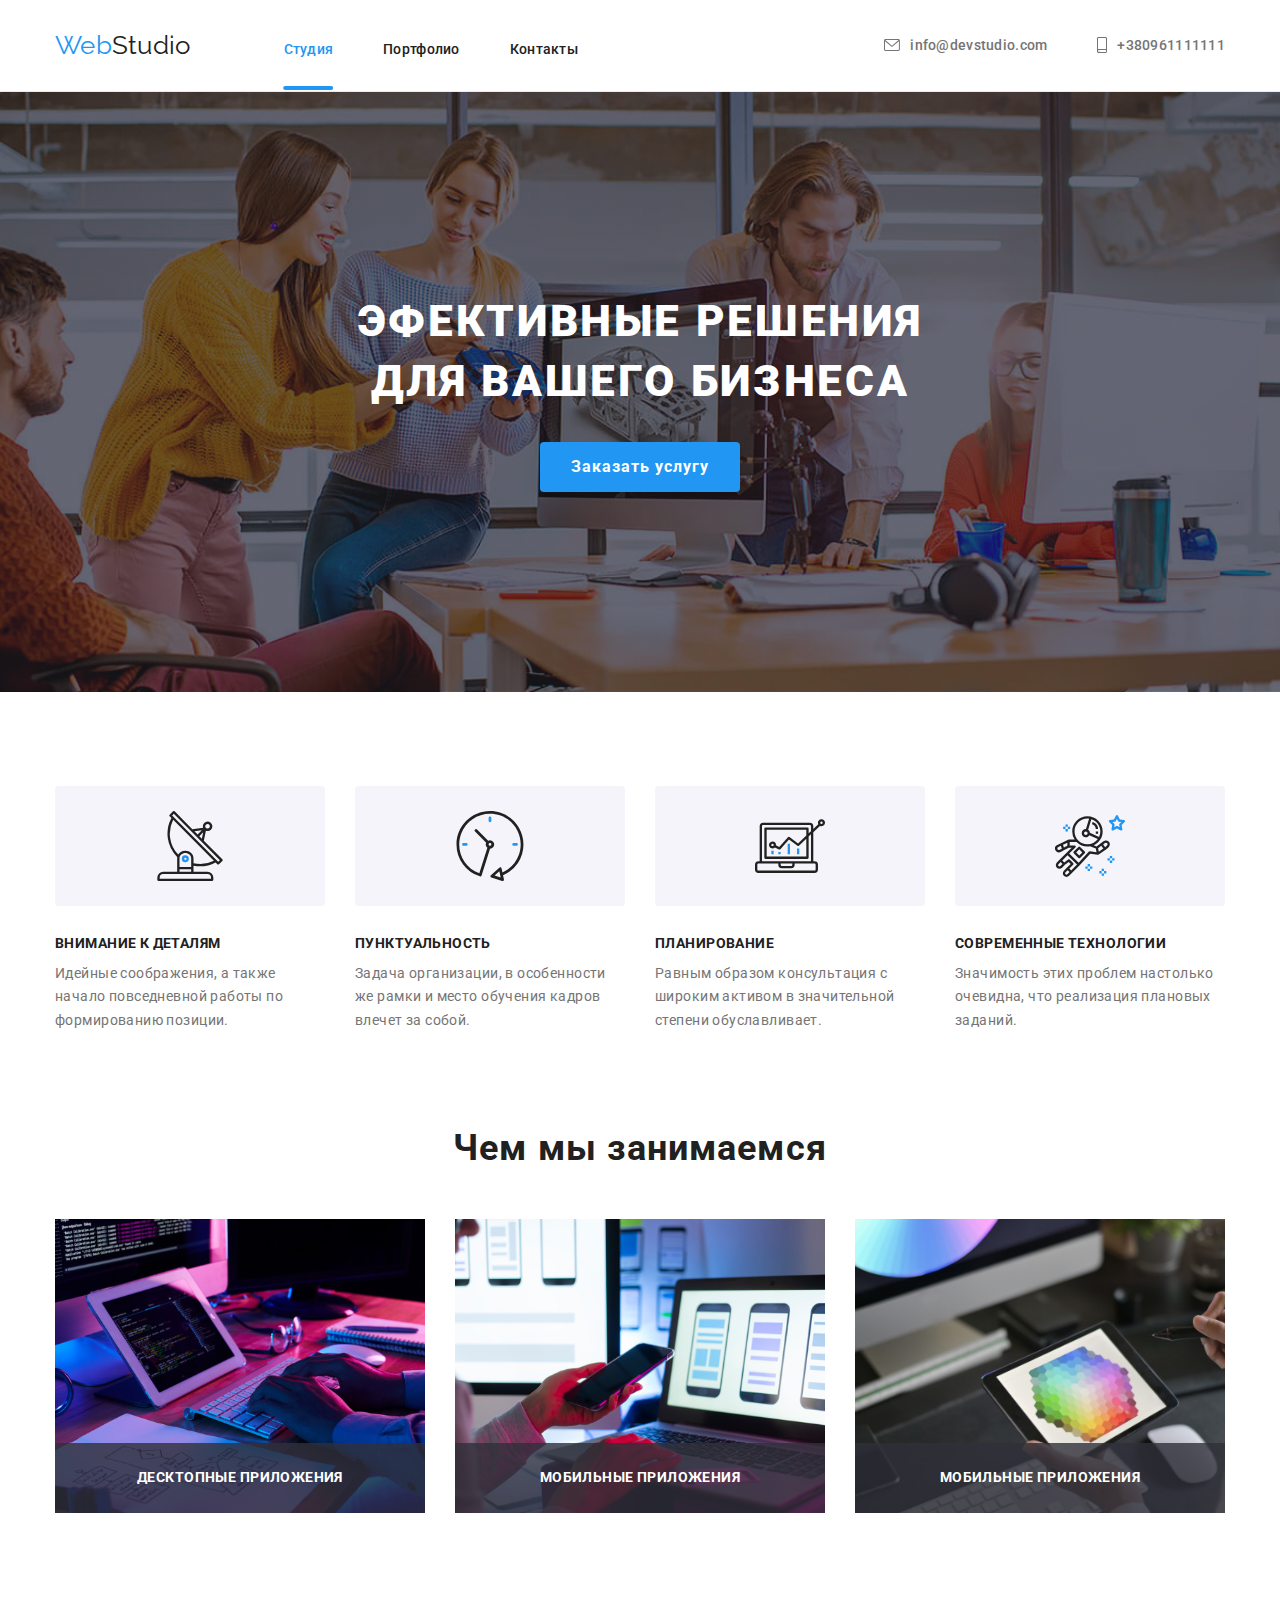
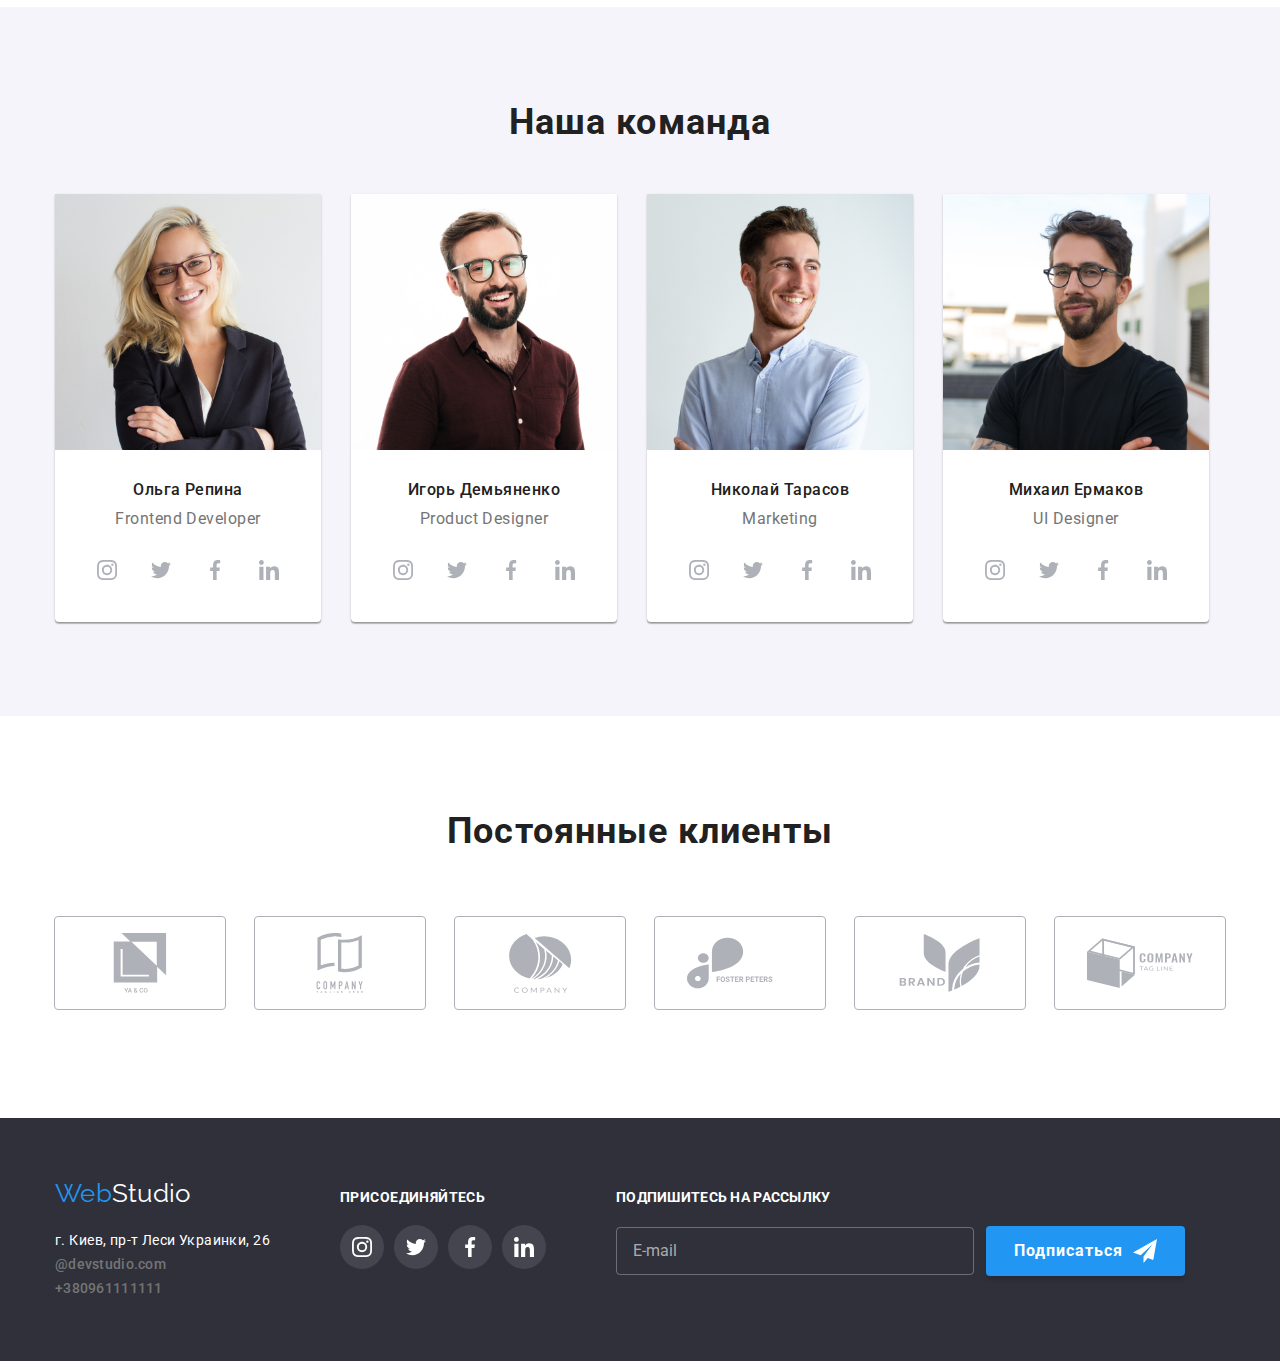
==== commit ef7e67c9: "homerwork6" ====
--- a/index.html
+++ b/index.html
@@ -16,7 +16,7 @@
         <!-- Кастомные стили-->
         <link rel="stylesheet" href="./css/style.css">
         <style>
-            a{ text-decoration: none; }
+            /* a{ text-decoration: none; } */
             li { list-style-type: none;}
         </style>
     </head>
@@ -28,7 +28,7 @@
                     <nav class="nav">
                         <a href="WebStudio" class="logo logo-top-line"><span class="web">Web</span>Studio</a>
                         <ul class="nav-list list">
-                            <li class="nav-item"><a class="nav-link link top-nav" href="./index.html"><span class="">Студия</span></a></li>
+                            <li class="nav-item"><a class="nav-link link top-nav" href="./index.html">Студия</a></li>
                             <li class="nav-item"><a class="nav-link link" href="./portfolio.html">Портфолио</a></li>
                             <li class="nav-item"><a class="nav-link link" href="Контакты">Контакты</a></li>
                         </ul>
@@ -57,70 +57,67 @@
                         <div class="hero-container container">
                             <h1 class="hero-title">ЭФЕКТИВНЫЕ РЕШЕНИЯ <br>ДЛЯ ВАШЕГО БИЗНЕСА</h1>
                             <button class="hero-button" data-modal-open><span class="hero-btn">Заказать услугу</span></button>
-                                <!-- МОДАЛЬНОЕ ОКНО -->
-                                <div class="backdrop is-hidden" data-modal>
-                                    <div class="modal">
-                                        <button class="btn close" data-modal-close type="button">
-                                            <svg class="modal-close" width="18" height="18">
-                                                <use href="./image/sprite.svg#close-black-18dp-2-1"></use>
+                                
+                            <!-- МОДАЛЬНОЕ ОКНО -->
+                            <div class="backdrop is-hidden" data-modal>
+                                <div class="modal">
+                                    <button class="btn close" data-modal-close type="button">
+                                        <svg class="modal-close" width="18" height="18">
+                                            <use href="./image/sprite.svg#close-black-18dp-2-1"></use>
+                                        </svg>
+                                    </button>
+                            
+                                    <b class="modal-title">Оставьте свои данные, мы вам перезвоним</b>
+                            
+                                    <form class="form">
+                                        <label class="label name">
+                                            <span class="label-text"> Имя </span>
+                                            <span class="input-box">
+                                                <input class="input" type="text" name="name" />
+                                                <svg class="icon" width="18" height="18">
+                                                    <use href="./image/sprite.svg#person-black-18dp-1"></use>
+                                                </svg>
+                                            </span>
+                                        </label>
+                            
+                                        <label class="label tel">
+                                            <span class="label-text"> Телефон </span>
+                                            <span class="input-box">
+                                                <input class="input" type="tel" name="tel" />
+                                                <svg class="icon" width="18" height="18">
+                                                    <use href="./image/sprite.svg#phone-black-18dp-1"></use>
+                                                </svg>
+                                            </span>
+                                        </label>
+                            
+                                        <label class="label mail">
+                                            <span class="label-text"> Почта </span>
+                                            <span class="input-box">
+                                                <input class="input" type="email" name="mail" />
+                                                <svg class="icon" width="18" height="18">
+                                                    <use href="./image/sprite.svg#email-black-18dp-1"></use>
+                                                </svg>
+                                            </span>
+                                        </label>
+                            
+                                        <label class="label coment">
+                                            <span class="label-text"> Комментарий </span>
+                                            <textarea class="textarea" name="coment" cols="30" rows="5" placeholder="Введите текст"></textarea>
+                                        </label>
+                            
+                                        <label class="label confirm">
+                                            <input class="checkbox" type="checkbox" name="checkbox" />
+                                            <svg class="custom-checkbox" width="15" height="15">
+                                                <use href="./image/sprite.svg#icon-check"></use>
                                             </svg>
-                                        </button>
-                                
-                                        <b class="modal-title">Оставьте свои данные, мы вам перезвоним</b>
-                                
-                                        <form class="form">
-                                            <label class="label name">
-                                                <span class="label-text"> Имя </span>
-                                                <span class="input-box">
-                                                    <input class="input" type="text" name="name" />
-                                                    <svg class="icon" width="18" height="18">
-                                                        <use href="./image/sprite.svg#person-black-18dp-1"></use>
-                                                    </svg>
-                                                </span>
-                                            </label>
-                                
-                                            <label class="label tel">
-                                                <span class="label-text"> Телефон </span>
-                                                <span class="input-box">
-                                                    <input class="input" type="tel" name="tel" />
-                                                    <svg class="icon" width="18" height="18">
-                                                        <use href="./image/sprite.svg#phone-black-18dp-1"></use>
-                                                    </svg>
-                                                </span>
-                                            </label>
-                                
-                                            <label class="label mail">
-                                                <span class="label-text"> Почта </span>
-                                                <span class="input-box">
-                                                    <input class="input" type="email" name="mail" />
-                                                    <svg class="icon" width="18" height="18">
-                                                        <use href="./image/sprite.svg#email-black-18dp-1"></use>
-                                                    </svg>
-                                                </span>
-                                            </label>
-                                
-                                            <label class="label coment">
-                                                <span class="label-text"> Комментарий </span>
-                                                <textarea class="textarea" name="coment" cols="30" rows="5" placeholder="Введите текст"></textarea>
-                                            </label>
-                                
-                                            <label class="label confirm">
-                                                <input class="checkbox" type="checkbox" name="checkbox" />
-                                                <svg class="custom-checkbox" width="15" height="15">
-                                                    <use href="./image/sprite.svg#icon-check"></use>
-                                                </svg>
-                                                <span class="label-text">
-                                                    Соглашаюсь с рассылкой и принимаю
-                                                    <a class="link-checkbox" href="">Условия договора</a>
-                                                </span>
-                                            </label>
-                                
-                                            <button class="btn" type="submit">Отправить</button>
-                                        </form>
-                                    </div>
-                                </div>
-                        
-                                    </button>
+                                            <span class="label-text">
+                                                Соглашаюсь с рассылкой и принимаю
+                                                <a class="link-checkbox" href="">Условия договора</a>
+                                            </span>
+                                        </label>
+                            
+                                        <button class="btn" type="submit">Отправить</button>
+                                    </form>
                                 </div>
                             </div>
                         </div>
@@ -525,18 +522,18 @@
                             </li>
                         </ul>
                     </div>
-                        <div class="subscribe-box">
-                            <p class="label-text">Подпишитесь на рассылку</p>
-                            <form class="subscribe-form">
-                                <input class="input" type="email" name="mail" placeholder="E-mail" />
-                                <button class="btn" type="submit">
-                                    Подписаться
-                                    <svg class="icon" width="24" height="24">
-                                        <use href="./image/sprite.svg#icon-send"></use>
-                                    </svg>
-                                </button>
-                            </form>
-                        </div>
+                    <div class="subscribe-box">
+                        <p class="label-text">Подпишитесь на рассылку</p>
+                        <form class="subscribe-form">
+                            <input class="input" type="email" name="mail" placeholder="E-mail" />
+                            <button class="btn" type="submit">
+                                Подписаться
+                                <svg class="icon" width="24" height="24">
+                                    <use href="./image/sprite.svg#icon-send"></use>
+                                </svg>
+                            </button>
+                        </form>
+                    </div>
                 </div>
             </footer>
             <script src="./js/modal.js"></script>
--- a/css/style.css
+++ b/css/style.css
@@ -53,6 +53,12 @@
     margin: 0;
 }
 
+img {
+    display: block;
+    max-width: 100%;
+    height: auto;
+}
+
 body {
 
     position: relative;
@@ -65,12 +71,10 @@
     background: var(--main-bg-cl);
 } 
 
-
 .container {
     width: 1200px;
     margin: 0 auto;
     padding: 0 15px;
-
 }
 
 .link {
@@ -132,6 +136,7 @@
     padding: 30px 0;
 
     color: var(--main-txt-cl);
+    text-decoration: none;
 }
 
 .logo-footer{
@@ -167,13 +172,12 @@
 
 .nav-link:hover,
 .nav-link:focus {
-    /* border-bottom: 4px solid; */
     color: var(--accent-cl);
     
 }
 
 .nav-link{
-    position: relative;
+    
     color: var(--main-txt-cl); 
     padding-bottom: 32px;
     padding-top: 32px;   
@@ -181,8 +185,8 @@
     line-height: 4px;
     text-decoration: none;
     transition-property: color;
-        transition-duration: 250ms;
-        transition-timing-function: cubic-bezier(0.4, 0, 0.2, 1);
+    transition-duration: 250ms;
+    transition-timing-function: cubic-bezier(0.4, 0, 0.2, 1);
 } 
 
 .top-nav::after {
@@ -191,23 +195,17 @@
 
     left: 50%;
     width: 100%;
+    height: 4px;
 
     transform: translateX(-50%);
-    background-color: var(--accent-color);
     border-radius: 2px; 
 
-            display: block;
-
-            bottom: 0;
-
-            background-color: var(--accent-cl);
-
-        
+    bottom: -1px;
+    background-color: var(--accent-cl);
 }
 
 .top-nav{
     position: relative;
-    border-bottom: 4px solid;
     color: var(--accent-cl);
 }
 
@@ -219,7 +217,6 @@
     line-height: 16px;
     letter-spacing: 0.02em;
 
-
     margin-right: 50px;
 
 }
@@ -234,13 +231,6 @@
     margin-left: auto;
 
 }
-
-
-
-/* 
-.header-wrapper-item :last-child{
-    margin-right: 0px;
-} */
 
 .header-contact {
     font-family: var(--main-font);
@@ -276,6 +266,7 @@
 
     display: flex;
     align-items: center;
+    text-decoration: none;
 
     transition-property: color;
     transition-duration: 250ms;
@@ -293,10 +284,6 @@
 
 .studio-icon {
     margin-right: 10px;
-    /* transition: color 250ms var(--accent-cl), background-color 250ms var(--accent-cl),
-        box-shadow 250ms var(--accent-cl);
-    transition-duration: 250ms;
-    transition-timing-function: cubic-bezier(0.4, 0, 0.2, 1); */
 }
 
 .studio-icon:hover,
@@ -583,30 +570,38 @@
     clip: rect(0 0 0 0);
     clip-path: inset(50%);
     margin: -1px;
+    fill: var(--main-bg-cl);
     
 
 }
 
 .modal .custom-checkbox {
-    border: 1px var(--black);
-    border-radius: 2px;
+    width: 16px;
+        height: 15px;
+        display: flex;
+        align-items: center;
+        justify-content: center;
+        border: 2px solid var(--black);
+        border-radius: 2px;
+        transition: var(--modal-transition);
+        margin-right: 7px;
     transition: background-color 250ms var(--hover-cubic);
-}
-
-.custom-checkbox:hover,
-.custom-checkbox:focus{
-    background-color: var(--accent-cl);
-    border: 0;
-    border-color: var(--accent-cl);
-    fill:#fff;
+    
+    fill: #ffffff;
 }
 
 .modal .checkbox:focus+.custom-checkbox {
     border-color: var(--accent-cl);
 }
 
+.modal .checkbox:checked+.custom-checkbox {
+    fill: var(--accent-cl);
+    border: 0;
+    
+}
+
 .modal .checkbox:focus+.custom-checkbox {
-    background-color: var(--accent-cl);
+    fill: var(--accent-cl);
     border: 0;
 }
 
@@ -762,7 +757,7 @@
     align-items: center;
     position: absolute;
     left: 0;
-    bottom: 0;
+    bottom: 0px;
     width: 100%;
     height: 70px;
     background: rgba(47, 48, 58, 0.8);
@@ -1206,6 +1201,7 @@
     letter-spacing: 0.02em;
     margin-top: 9px;
     color: var(--secondary-txt-cl);
+    text-decoration: none;
 }
 
 /*======================*/
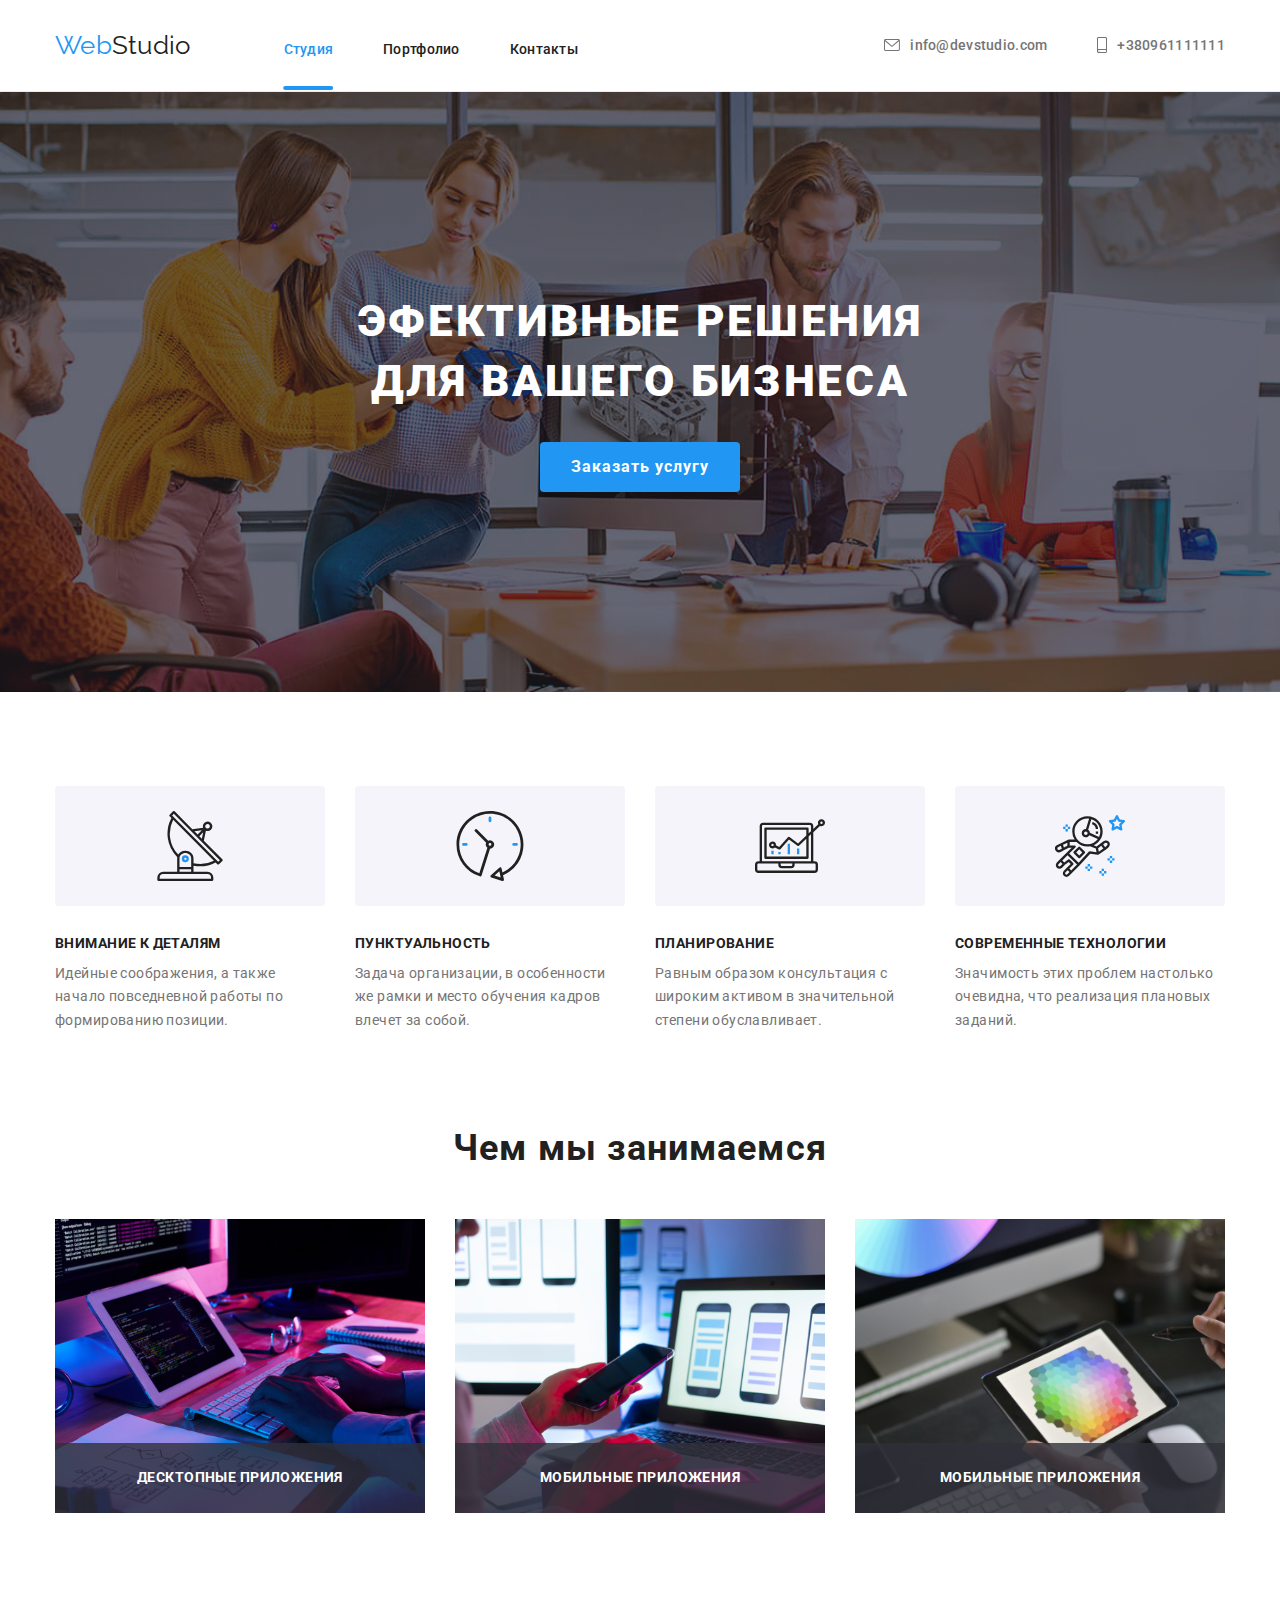
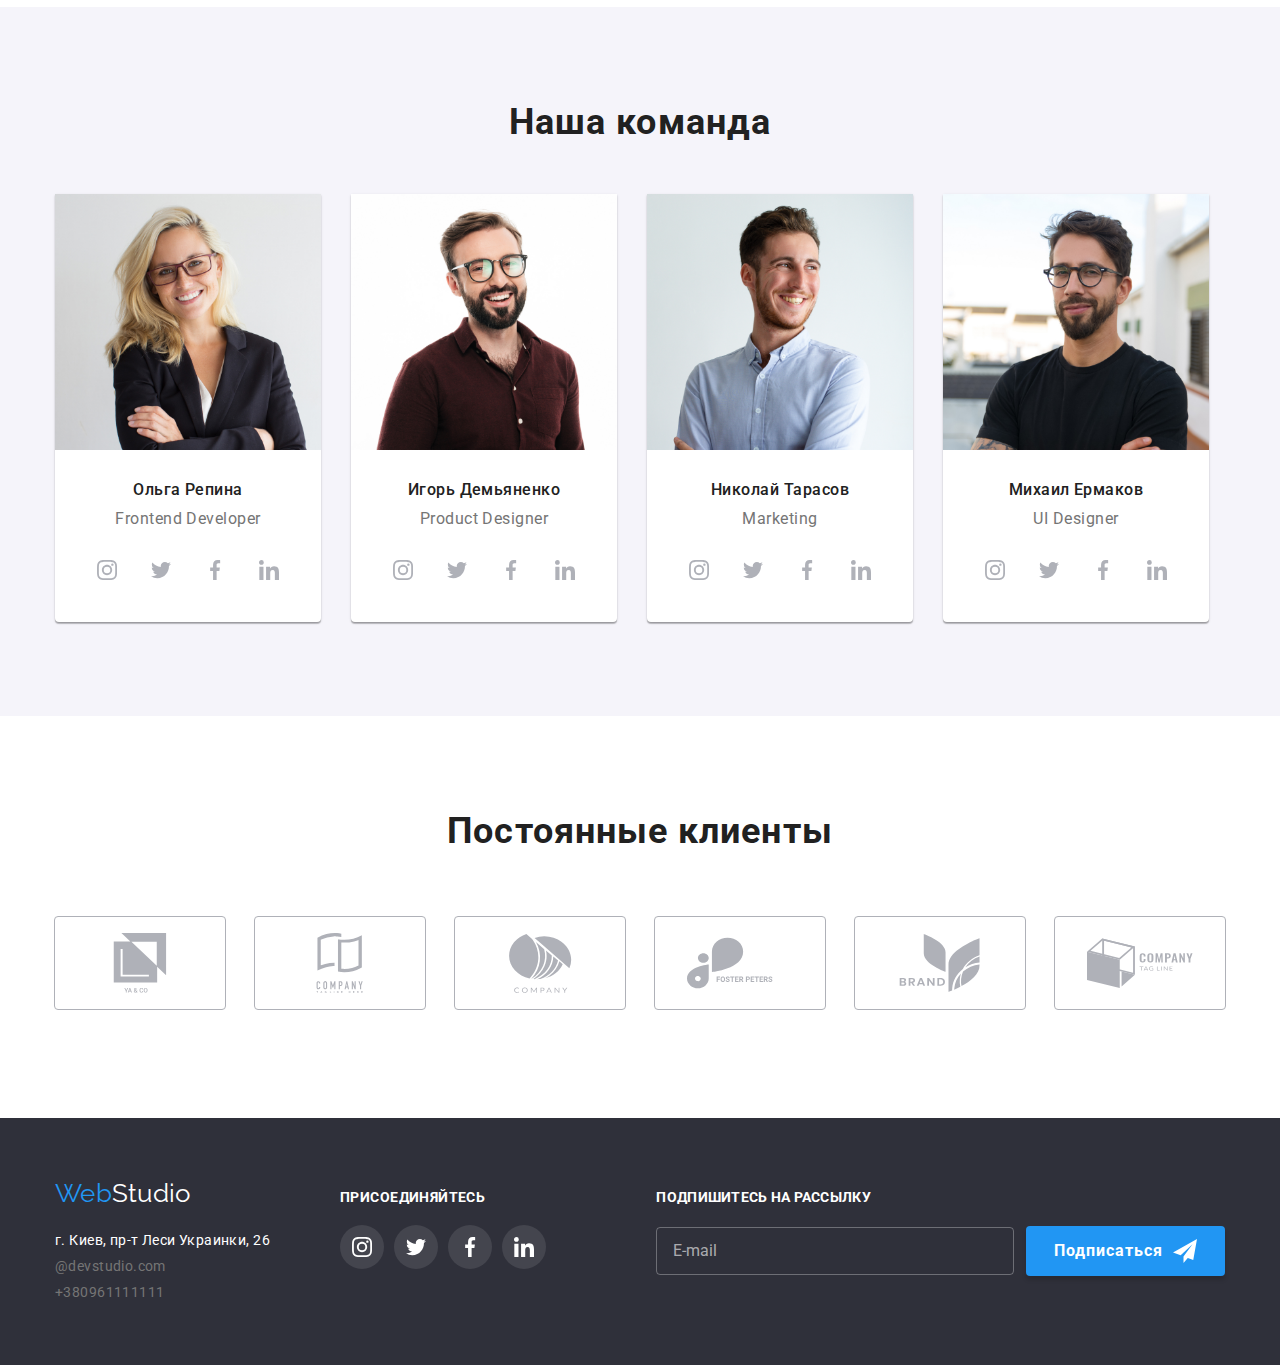
==== commit 6887220a: "homerwork6" ====
--- a/index.html
+++ b/index.html
@@ -33,7 +33,7 @@
                             <li class="nav-item"><a class="nav-link link" href="Контакты">Контакты</a></li>
                         </ul>
                     </nav>
-                    <div class="header-wrapper-list">
+                    <ul class="header-wrapper-list">
                         <li class="header-wrapper-item">
                             <a href="mailto:info@devstudio.com" title="info@devstudio.com" class="contact-link">
                                 <svg class="studio-icon" 
@@ -48,7 +48,7 @@
                                     <use href="./image/sprite.svg#smartphone"></use>
                                 </svg>+380961111111</a>
                         </li>
-                    </div>
+                    </ul>
                 </div>
             </header>
             <main class="main-container">
--- a/css/style.css
+++ b/css/style.css
@@ -571,8 +571,6 @@
     clip-path: inset(50%);
     margin: -1px;
     fill: var(--main-bg-cl);
-    
-
 }
 
 .modal .custom-checkbox {
@@ -594,27 +592,30 @@
     border-color: var(--accent-cl);
 }
 
-.modal .checkbox:checked+.custom-checkbox {
+.checkbox:checked+.custom-checkbox {
     fill: var(--accent-cl);
     border: 0;
-    
-}
-
-.modal .checkbox:focus+.custom-checkbox {
-    fill: var(--accent-cl);
-    border: 0;
+}
+
+.checkbox:focus+.custom-checkbox {
+    border-color: aqua;
+
 }
 
 .modal .confirm .label-text {
-    margin: 0;
-    padding: 0;
+    font-family: var(--main-font);
+    font-style: normal;
+    font-weight: 400;
     font-size: 14px;
     line-height: 24px;
     letter-spacing: 0.03em;
     margin-left: 7px;
-
-    color: var(--text-grey);
-}
+    
+    margin: 0;
+    padding: 0;
+    color: var(--secondary-txt-cl);
+}
+    
 
 .modal .link-checkbox {
     color: var(--accent-cl);
@@ -1178,27 +1179,13 @@
     color: #FFFFFF;
     }
 
-.footer-item{
-    font-family:var(--main-font);
+.footer-contakt {
+    font-family: var(--main-font);
     font-style: normal;
     font-weight: 400;
     font-size: 14px;
-    line-height: 1.71;
-
-    letter-spacing: 0.03em;
-
-    color: rgba(255, 255, 255, 0.6);
-
-}
-
-
-.footer-contakt {
-    font-family: var(--main-font);
-    font-style: normal;
-    font-weight: 500;
-    font-size: 14px;
-    line-height: 16px;
-    letter-spacing: 0.02em;
+    line-height: 24px;
+    letter-spacing: 0.03em;;
     margin-top: 9px;
     color: var(--secondary-txt-cl);
     text-decoration: none;
@@ -1261,6 +1248,10 @@
     width: 570px;
 }
 
+.subscribe-box{
+    margin-left: auto;
+}
+
 .subscribe-form {
     display: flex;
     align-items: center;
